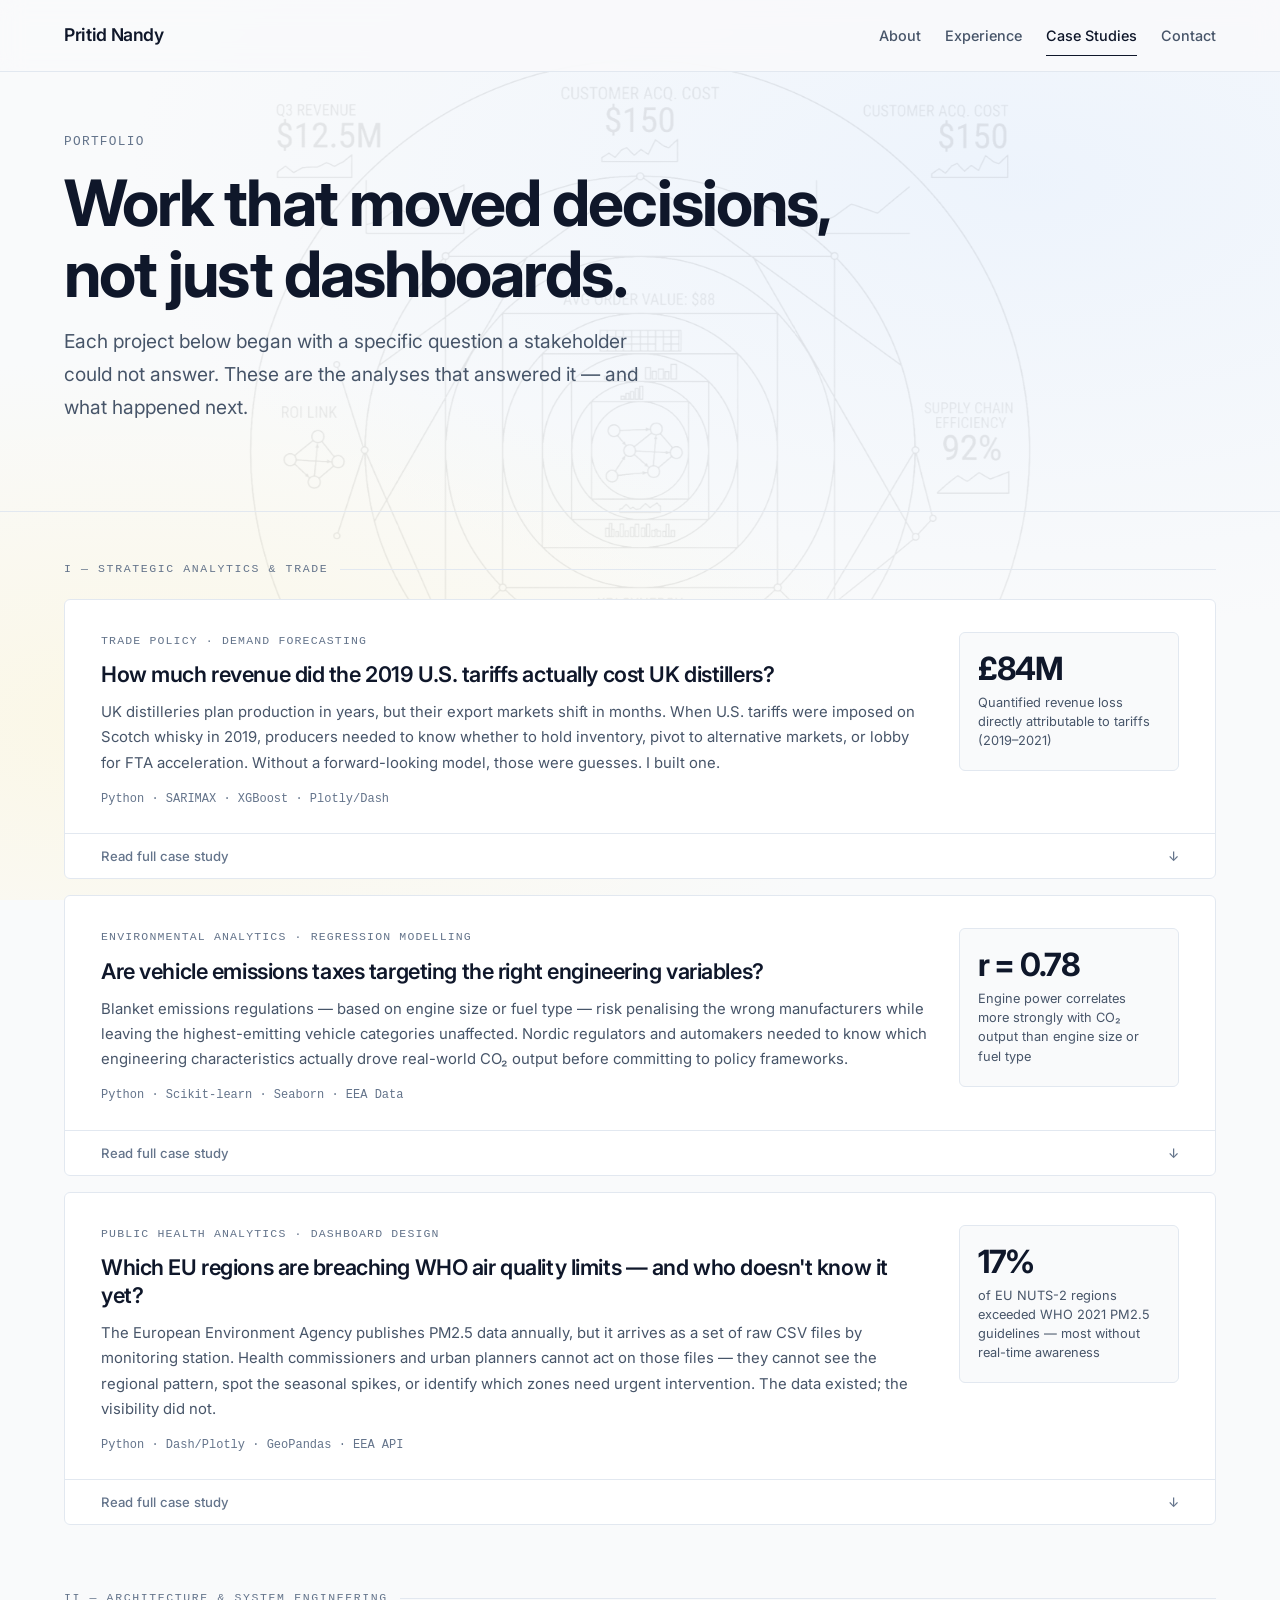
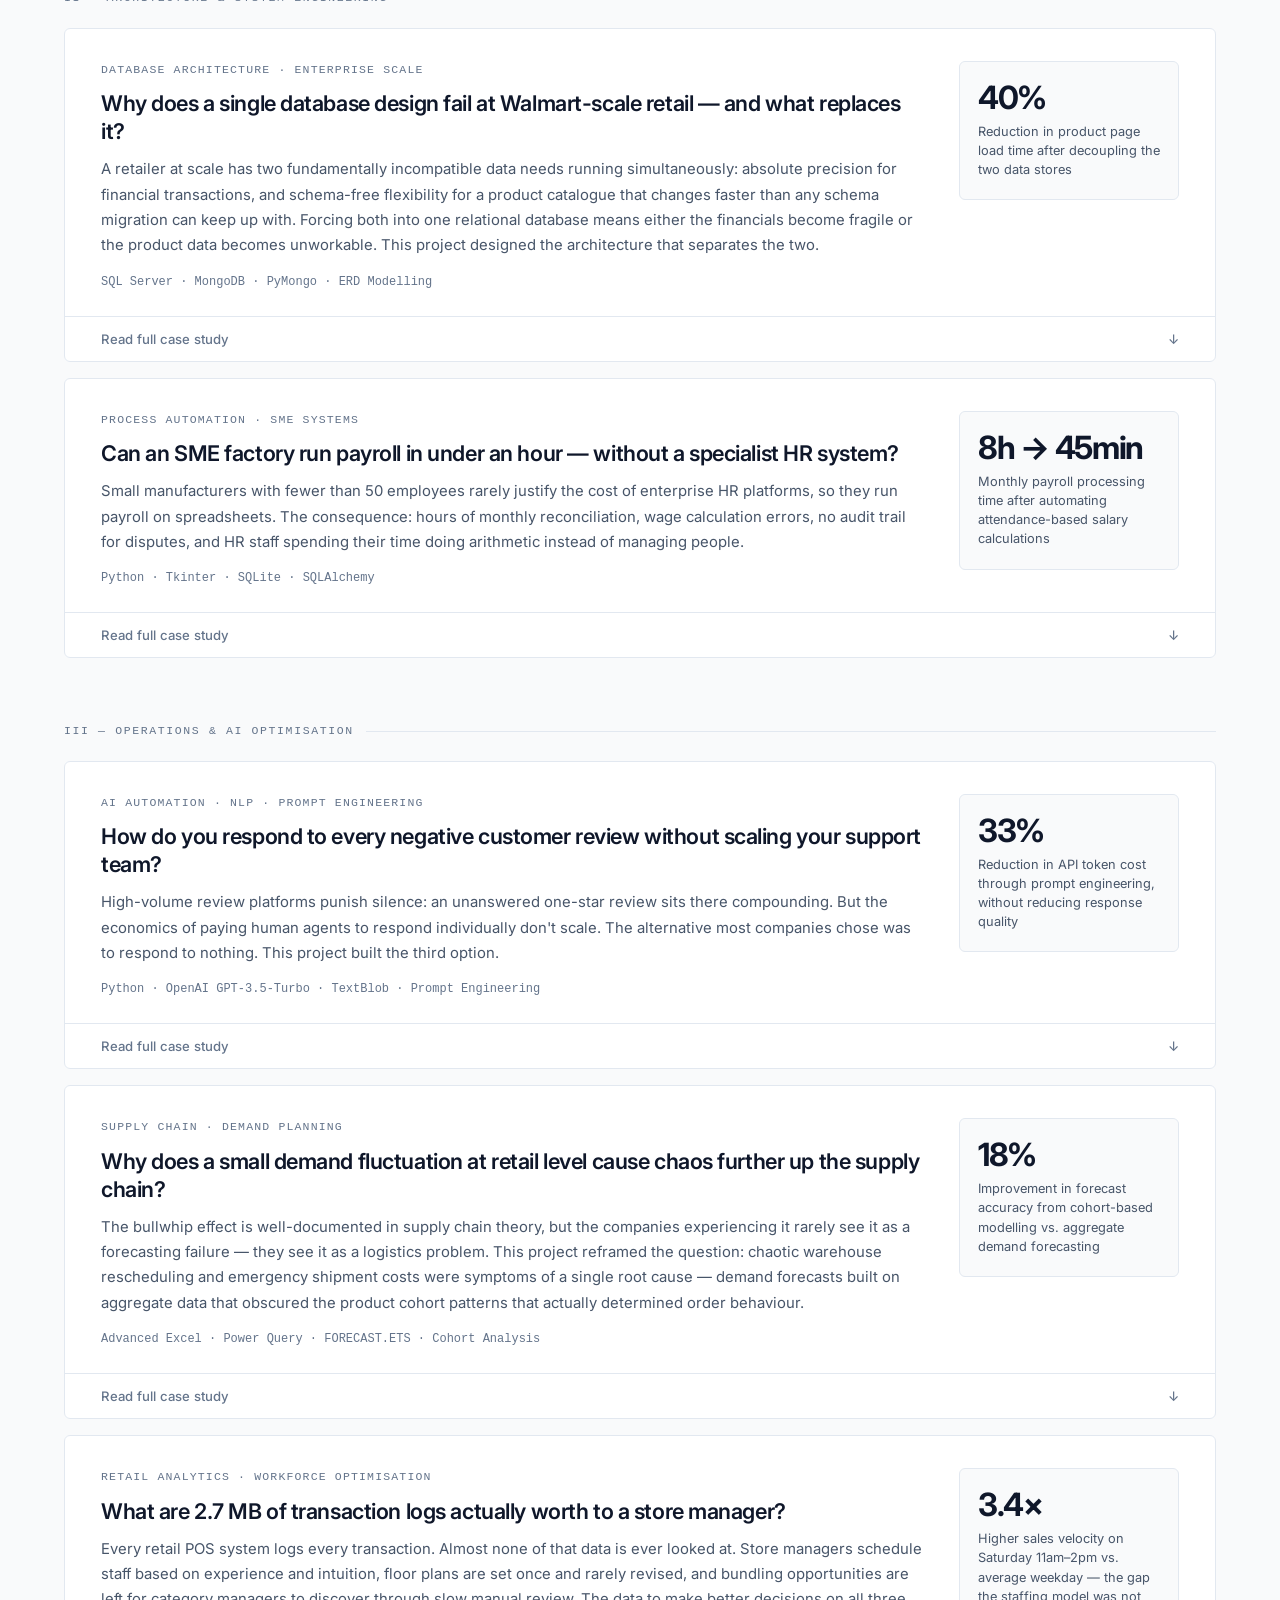
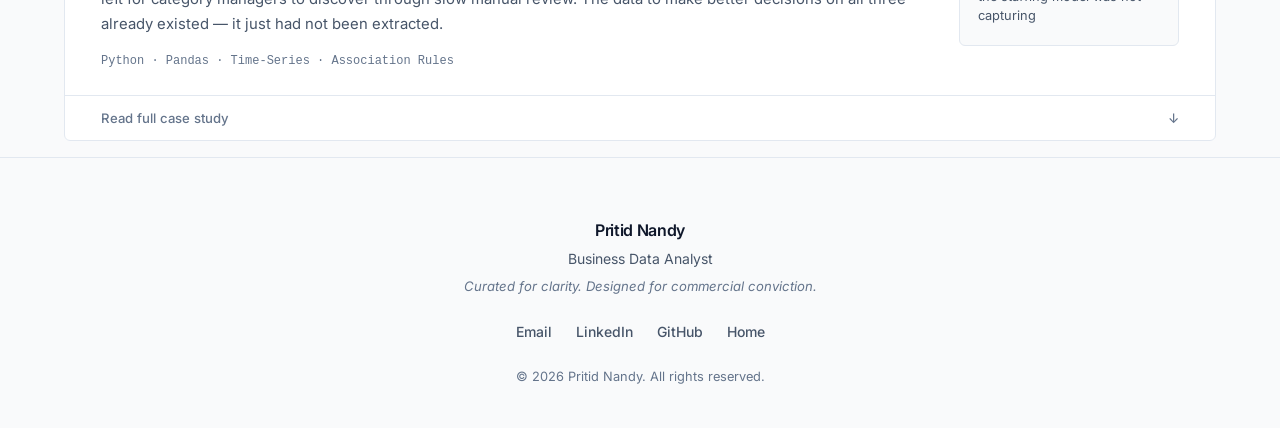
==== case-studies.html @ cf16cbb8 "Add files via upload" ====
<!DOCTYPE html>
<html lang="en">
<head>
  <meta charset="UTF-8">
  <meta name="viewport" content="width=device-width, initial-scale=1.0">
  <title>Case Studies — Pritid Nandy</title>
  <meta name="description" content="Analytical case studies by Pritid Nandy — quantified business outcomes across trade policy, environmental analytics, system architecture, and AI automation.">
  <link rel="preconnect" href="https://fonts.googleapis.com">
  <link href="https://fonts.googleapis.com/css2?family=Inter:wght@300;400;500;600;700&display=swap" rel="stylesheet">
  <link rel="stylesheet" href="css/style.css">
</head>
<body>

  <!-- ── NAVIGATION ── -->
  <nav class="nav">
    <div class="container nav-inner">
      <a href="index.html" class="nav-logo">Pritid Nandy</a>
      <ul class="nav-links">
        <li><a href="index.html#about"       class="nav-link">About</a></li>
        <li><a href="index.html#experience"  class="nav-link">Experience</a></li>
        <li><a href="case-studies.html"      class="nav-link active">Case Studies</a></li>
        <li><a href="index.html#contact"     class="nav-link">Contact</a></li>
      </ul>
    </div>
  </nav>

  <!-- ── PAGE HEADER ── -->
  <div class="page-header-section">
    <div class="container">
      <p class="hero-eyebrow">Portfolio</p>
      <h1 class="hero-title">Work that moved decisions,<br>not just dashboards.</h1>
      <p class="hero-subtitle">Each project below began with a specific question a stakeholder could not answer. These are the analyses that answered it — and what happened next.</p>
    </div>
  </div>

  <main>
    <div class="container">


      <!-- ══════════════════════════════════════════════ -->
      <!--  I. STRATEGIC ANALYTICS & TRADE               -->
      <!-- ══════════════════════════════════════════════ -->

      <div class="case-section-label">
        <span>I — Strategic Analytics &amp; Trade</span>
        <div class="rule"></div>
      </div>


      <!-- CASE: WHISKY -->
      <article class="case-card" id="card-whisky">
        <div class="case-card-summary" onclick="toggleCard('card-whisky')">
          <div>
            <p class="card-domain">Trade Policy · Demand Forecasting</p>
            <h2 class="case-card-title">How much revenue did the 2019 U.S. tariffs actually cost UK distillers?</h2>
            <p class="case-card-sit">UK distilleries plan production in years, but their export markets shift in months. When U.S. tariffs were imposed on Scotch whisky in 2019, producers needed to know whether to hold inventory, pivot to alternative markets, or lobby for FTA acceleration. Without a forward-looking model, those were guesses. I built one.</p>
            <span class="tech-pill">Python · SARIMAX · XGBoost · Plotly/Dash</span>
          </div>
          <div class="signal-stat">
            <span class="stat-num">£84M</span>
            <span class="stat-lbl">Quantified revenue loss directly attributable to tariffs (2019–2021)</span>
          </div>
        </div>
        <button class="toggle-btn" onclick="toggleCard('card-whisky')" aria-label="Expand case study">
          Read full case study <i class="toggle-icon">↓</i>
        </button>

        <div class="card-detail">
          <div class="detail-grid">
            <div class="detail-block">
              <h4>The decision at stake</h4>
              <p>Distilleries faced a timing trap: committing to multi-year production while export demand shifted monthly due to tariffs, inflation, and currency swings. The question was whether U.S. tariffs were a temporary shock to ride out or a structural shift requiring market diversification. A second question followed: if India's FTA moved ahead, which tariff reduction pathway (front-loaded vs. phased) created more near-term headroom?</p>
            </div>
            <div class="detail-block">
              <h4>What I built</h4>
              <p>Two distinct model architectures were required because the data had two distinct problems. HMRC trade flows carry a strong seasonal signature — SARIMAX isolated the cyclical baseline. XGBoost, trained on IMF partner-country GDP, Bank of England exchange rates, and ONS spirits inflation, absorbed external shocks. Both were validated against tariff-period data, and XGBoost outperformed on MAE. Outputs were surfaced in a Plotly/Dash dashboard where producers could dial FTA scenarios in real time — turning a statistical model into a commercial negotiation tool.</p>
            </div>
          </div>

          <div class="outcome-block">
            <h4>What the analysis showed</h4>
            <div class="outcome-grid">
              <div>
                <span class="o-num">22%</span>
                <span class="o-label">lower U.S. exports during tariff period</span>
                <span class="o-context">vs. model's no-tariff counterfactual</span>
              </div>
              <div>
                <span class="o-num">£84M</span>
                <span class="o-label">revenue gap directly attributable to tariffs</span>
                <span class="o-context">shaded area between actual and counterfactual</span>
              </div>
              <div>
                <span class="o-num">31%</span>
                <span class="o-label">projected growth under front-loaded India FTA</span>
                <span class="o-context">vs. 18% under phased reduction pathway</span>
              </div>
              <div>
                <span class="o-num">0.68</span>
                <span class="o-label">income elasticity of whisky demand</span>
                <span class="o-context">luxury good sensitivity to partner GDP growth</span>
              </div>
            </div>
          </div>

          <div class="insights-block">
            <h4>Key findings</h4>
            <ul>
              <li>The tariff impact was not uniform: it disproportionately hit premium aged expressions shipped in bulk, while blended Scotch showed partial resilience through price point adjustments.</li>
              <li>Front-loaded FTA tariff reductions (eliminating duty in years 1–3) produced 31% projected volume growth vs. 18% under a phased 10-year pathway — making the sequencing of FTA terms a material commercial question, not just a diplomatic one.</li>
              <li>Whisky exports showed 0.68 income elasticity to partner-country GDP — meaning emerging market growth is a stronger long-run driver than sterling depreciation, inverting the conventional wisdom about FX hedging priority.</li>
            </ul>
          </div>

          <div class="image-showcase">
            <h4>Visualisations</h4>
            <div class="image-grid">
              <div class="image-item">
                <img src="images/whisky-forecast-chart.png" alt="Export Volume Forecast">
                <div class="image-caption">
                  <strong>Export Volume Forecast (2015–2025)</strong>
                  <span>Time-series comparison showing model accuracy during tariff periods.</span>
                </div>
              </div>
              <div class="image-item">
                <img src="images/tariff-impact-analysis.png" alt="Tariff Impact Analysis">
                <div class="image-caption">
                  <strong>Counterfactual "No-Tariff" Scenario</strong>
                  <span>Shaded area between actual and counterfactual = £84M lost revenue directly attributable to tariffs.</span>
                </div>
              </div>
              <div class="image-item">
                <img src="images/fta-scenario-dashboard.png" alt="FTA Scenario Dashboard">
                <div class="image-caption">
                  <strong>UK–India FTA Pathway Analysis</strong>
                  <span>Interactive dashboard showing revenue sensitivity across front-loaded vs. phased FTA pathways.</span>
                </div>
              </div>
            </div>
          </div>

          <p class="method-note">Data: HMRC CN8 commodity trade flows, IMF World Economic Outlook GDP forecasts, ONS CPIH spirits sub-index, Bank of England effective exchange rates.</p>
        </div>
      </article>


      <!-- CASE: CO2 -->
      <article class="case-card" id="card-co2">
        <div class="case-card-summary" onclick="toggleCard('card-co2')">
          <div>
            <p class="card-domain">Environmental Analytics · Regression Modelling</p>
            <h2 class="case-card-title">Are vehicle emissions taxes targeting the right engineering variables?</h2>
            <p class="case-card-sit">Blanket emissions regulations — based on engine size or fuel type — risk penalising the wrong manufacturers while leaving the highest-emitting vehicle categories unaffected. Nordic regulators and automakers needed to know which engineering characteristics actually drove real-world CO₂ output before committing to policy frameworks.</p>
            <span class="tech-pill">Python · Scikit-learn · Seaborn · EEA Data</span>
          </div>
          <div class="signal-stat">
            <span class="stat-num">r = 0.78</span>
            <span class="stat-lbl">Engine power correlates more strongly with CO₂ output than engine size or fuel type</span>
          </div>
        </div>
        <button class="toggle-btn" onclick="toggleCard('card-co2')" aria-label="Expand case study">
          Read full case study <i class="toggle-icon">↓</i>
        </button>

        <div class="card-detail">
          <div class="detail-grid">
            <div class="detail-block">
              <h4>The decision at stake</h4>
              <p>Automakers were investing R&D budgets in areas that regulators signalled mattered — engine displacement, fuel type — but there was no data-grounded answer to which variables actually predicted real-world emissions output. Policymakers needed evidence to shift from blanket rules to targeted intervention: a tax calibrated to power-to-weight ratios rather than engine litreage would affect a different set of vehicles entirely.</p>
            </div>
            <div class="detail-block">
              <h4>What I built</h4>
              <p>A full correlation matrix across all features surfaced engine power as the dominant signal — without prior assumption. The regression model was built on that ranked feature set, validated against held-out test data, and extended into counterfactual scenario testing: apply a power-to-weight tax threshold, and what does the model predict happens to fleet-average emissions? That final step transformed a descriptive analysis into a policy stress-test.</p>
            </div>
          </div>

          <div class="outcome-block">
            <h4>What the analysis showed</h4>
            <div class="outcome-grid">
              <div>
                <span class="o-num">r = 0.78</span>
                <span class="o-label">engine power → CO₂ correlation</span>
                <span class="o-context">strongest predictor across all features tested</span>
              </div>
              <div>
                <span class="o-num">90%+</span>
                <span class="o-label">model accuracy on new vehicle prototypes</span>
                <span class="o-context">R² on held-out test set</span>
              </div>
              <div>
                <span class="o-num">62%</span>
                <span class="o-label">lower emissions for hybrids vs. conventional</span>
                <span class="o-context">controlling for vehicle weight</span>
              </div>
              <div>
                <span class="o-num">23%</span>
                <span class="o-label">residual variance explained by country policy differences</span>
                <span class="o-context">beyond engineering characteristics alone</span>
              </div>
            </div>
          </div>

          <div class="insights-block">
            <h4>Key findings</h4>
            <ul>
              <li>Engine power and kerb weight jointly explained more CO₂ variance than fuel type — suggesting that a power-to-weight levy would be a more efficient policy instrument than the current fuel-type exemption framework.</li>
              <li>The 23% residual variance attributable to country-level policy differences indicates that even identical vehicles emit differently across Nordic markets due to urban speed limits, inspection regimes, and cold-start protocols.</li>
              <li>The model can predict emissions for new vehicle prototypes before road testing, giving manufacturers an early signal for design iteration rather than post-homologation correction.</li>
            </ul>
          </div>

          <div class="image-showcase">
            <h4>Visualisations</h4>
            <div class="image-grid">
              <div class="image-item">
                <img src="images/co2-by-country.png" alt="CO2 Emissions by Nordic Region">
                <div class="image-caption">
                  <strong>CO₂ Emissions by Nordic Region</strong>
                  <span>Geographic visualisation highlighting outliers for targeted policy intervention.</span>
                </div>
              </div>
              <div class="image-item">
                <img src="images/co2-predictive-model.png" alt="Predictive Model Performance">
                <div class="image-caption">
                  <strong>Predictive Model Performance</strong>
                  <span>Regression model showing actual vs. predicted emissions with R² metrics on held-out test data.</span>
                </div>
              </div>
            </div>
          </div>

          <p class="method-note">Data: European Environment Agency vehicle registration and emissions dataset (Nordic countries). Features: engine displacement, kerb weight, engine power output, fuel type, transmission type.</p>
        </div>
      </article>


      <!-- CASE: AIR POLLUTION -->
      <article class="case-card" id="card-air">
        <div class="case-card-summary" onclick="toggleCard('card-air')">
          <div>
            <p class="card-domain">Public Health Analytics · Dashboard Design</p>
            <h2 class="case-card-title">Which EU regions are breaching WHO air quality limits — and who doesn't know it yet?</h2>
            <p class="case-card-sit">The European Environment Agency publishes PM2.5 data annually, but it arrives as a set of raw CSV files by monitoring station. Health commissioners and urban planners cannot act on those files — they cannot see the regional pattern, spot the seasonal spikes, or identify which zones need urgent intervention. The data existed; the visibility did not.</p>
            <span class="tech-pill">Python · Dash/Plotly · GeoPandas · EEA API</span>
          </div>
          <div class="signal-stat">
            <span class="stat-num">17%</span>
            <span class="stat-lbl">of EU NUTS-2 regions exceeded WHO 2021 PM2.5 guidelines — most without real-time awareness</span>
          </div>
        </div>
        <button class="toggle-btn" onclick="toggleCard('card-air')" aria-label="Expand case study">
          Read full case study <i class="toggle-icon">↓</i>
        </button>

        <div class="card-detail">
          <div class="detail-grid">
            <div class="detail-block">
              <h4>The decision at stake</h4>
              <p>Public health funding in the EU is allocated partly on the basis of demonstrated environmental risk. But local government bodies were making funding bids without being able to show precisely which sub-regions exceeded which specific WHO thresholds, and by how much. The absence of a clear visual comparison between measured PM2.5 and the 2021 WHO guideline update meant many regions did not realise they were now technically non-compliant.</p>
            </div>
            <div class="detail-block">
              <h4>What I built</h4>
              <p>GeoPandas was used to aggregate station readings upward to NUTS-2 regional boundaries. Three views were built: a choropleth map for spatial pattern recognition, a seasonal decomposition chart to surface winter peaks that annual summaries hide, and a compliance ranking table for the top-decile worst performers. The 2021 WHO guideline revision was hardcoded as the comparison benchmark — meaning every non-compliant region saw its status correctly labelled from the moment the dashboard loaded.</p>
            </div>
          </div>

          <div class="outcome-block">
            <h4>What the analysis showed</h4>
            <div class="outcome-grid">
              <div>
                <span class="o-num">17%</span>
                <span class="o-label">of EU NUTS-2 regions exceeded WHO guidelines</span>
                <span class="o-context">2021 data; tighter limit revealed new breaches</span>
              </div>
              <div>
                <span class="o-num">2.3×</span>
                <span class="o-label">higher non-compliance rate, Eastern vs. Western Europe</span>
                <span class="o-context">primarily coal-dependent heating regions</span>
              </div>
              <div>
                <span class="o-num">40%</span>
                <span class="o-label">winter peak above annual average</span>
                <span class="o-context">in coal-reliant regions; not visible in annual summaries</span>
              </div>
            </div>
          </div>

          <div class="insights-block">
            <h4>Key findings</h4>
            <ul>
              <li>The 2021 WHO guideline revision (from 10 µg/m³ to 5 µg/m³ annual mean) effectively reclassified regions that were previously compliant. Many regional bodies had not updated their compliance calculations.</li>
              <li>Winter PM2.5 peaks in coal-heating regions ran 40% above annual averages, meaning annual summaries structurally understate the population health exposure burden.</li>
              <li>The top-decile non-compliant zones are geographically concentrated in a corridor spanning southern Poland, Czech Republic, and northern Hungary — a pattern that supports a coordinated EU intervention rather than isolated national responses.</li>
            </ul>
          </div>

          <div class="image-showcase">
            <h4>Visualisations</h4>
            <div class="image-grid">
              <div class="image-item">
                <img src="images/pm25-compliance-map.png" alt="EU PM2.5 Choropleth Map">
                <div class="image-caption">
                  <strong>EU PM2.5 Compliance Choropleth</strong>
                  <span>Spatial pattern view across NUTS-2 regions, benchmarked against the revised 2021 WHO guideline.</span>
                </div>
              </div>
              <div class="image-item">
                <img src="images/pm25-seasonal-trends.png" alt="Seasonal Decomposition Chart">
                <div class="image-caption">
                  <strong>Seasonal Decomposition — Winter Peaks</strong>
                  <span>Coal-reliant regions show PM2.5 running 40% above annual averages in winter months.</span>
                </div>
              </div>
            </div>
          </div>

          <p class="method-note">Data: European Environment Agency discomap.eea.europa.eu API, NUTS-2 boundary files (Eurostat). Guideline reference: WHO Global Air Quality Guidelines, 2021 update.</p>
        </div>
      </article>


      <!-- ══════════════════════════════════════════════ -->
      <!--  II. ARCHITECTURE & SYSTEM ENGINEERING        -->
      <!-- ══════════════════════════════════════════════ -->

      <div class="case-section-label">
        <span>II — Architecture &amp; System Engineering</span>
        <div class="rule"></div>
      </div>


      <!-- CASE: WALMART POLYGLOT -->
      <article class="case-card" id="card-walmart">
        <div class="case-card-summary" onclick="toggleCard('card-walmart')">
          <div>
            <p class="card-domain">Database Architecture · Enterprise Scale</p>
            <h2 class="case-card-title">Why does a single database design fail at Walmart-scale retail — and what replaces it?</h2>
            <p class="case-card-sit">A retailer at scale has two fundamentally incompatible data needs running simultaneously: absolute precision for financial transactions, and schema-free flexibility for a product catalogue that changes faster than any schema migration can keep up with. Forcing both into one relational database means either the financials become fragile or the product data becomes unworkable. This project designed the architecture that separates the two.</p>
            <span class="tech-pill">SQL Server · MongoDB · PyMongo · ERD Modelling</span>
          </div>
          <div class="signal-stat">
            <span class="stat-num">40%</span>
            <span class="stat-lbl">Reduction in product page load time after decoupling the two data stores</span>
          </div>
        </div>
        <button class="toggle-btn" onclick="toggleCard('card-walmart')" aria-label="Expand case study">
          Read full case study <i class="toggle-icon">↓</i>
        </button>

        <div class="card-detail">
          <div class="detail-grid">
            <div class="detail-block">
              <h4>The decision at stake</h4>
              <p>The business needed to add new product attributes rapidly and without schema migrations that risk transactional data integrity. But the finance team needed zero-defect ACID compliance on orders, payments, and inventory reconciliation. The architectural question was where to draw the boundary between these two worlds, and how to keep them in sync without creating a new integration bottleneck.</p>
            </div>
            <div class="detail-block">
              <h4>What I built</h4>
              <p>The key design decision was entity boundary design: which data belongs in which store, and why. Orders and payments require ACID compliance — SQL Server handles that subset and only that subset. Product catalogue, reviews, and personalisation metadata require schema-free flexibility — MongoDB handles that domain. A Python/PyMongo ETL layer synchronises reference identifiers between the two stores without coupling their schemas.</p>
            </div>
          </div>

          <div class="outcome-block">
            <h4>What the architecture delivered</h4>
            <div class="outcome-grid">
              <div>
                <span class="o-num">0</span>
                <span class="o-label">financial data discrepancies post-migration</span>
                <span class="o-context">100% audit integrity maintained</span>
              </div>
              <div>
                <span class="o-num">40%</span>
                <span class="o-label">faster product page load times</span>
                <span class="o-context">removing a key driver of cart abandonment</span>
              </div>
              <div>
                <span class="o-num">40%</span>
                <span class="o-label">faster feature iteration for product teams</span>
                <span class="o-context">schema-less catalogue removes migration dependency</span>
              </div>
            </div>
          </div>

          <div class="insights-block">
            <h4>Key findings</h4>
            <ul>
              <li>The most important design decision was not which databases to use, but where to draw the entity boundary. Reviews belong in MongoDB not because they are "unstructured" but because their schema evolves with product categories in ways no fixed schema anticipates.</li>
              <li>Keeping the financial ledger in SQL Server isolated the ACID requirement to the subset of queries that genuinely needed it, eliminating the deadlock risk monolithic architectures face at Black Friday traffic volumes.</li>
              <li>Schema-free product catalogue iteration removed a persistent bottleneck: new product types could be onboarded without a database migration ticket.</li>
            </ul>
          </div>

          <div class="image-showcase">
            <h4>Visualisations</h4>
            <div class="image-grid">
              <div class="image-item">
                <img src="images/polyglot-architecture-diagram.png" alt="Polyglot Architecture Diagram">
                <div class="image-caption">
                  <strong>Hybrid Architecture Diagram</strong>
                  <span>Data flow separation between SQL Server (transactional) and MongoDB (product metadata), with ETL sync layer.</span>
                </div>
              </div>
              <div class="image-item">
                <img src="images/page-load-comparison.png" alt="Page Load Performance Comparison">
                <div class="image-caption">
                  <strong>Page-Load Performance: Before vs. After</strong>
                  <span>40% latency reduction after decoupling the two data stores — a direct driver of cart abandonment reduction.</span>
                </div>
              </div>
            </div>
          </div>

          <p class="method-note">Architecture pattern: Polyglot Persistence. Transactional store: Microsoft SQL Server. Document store: MongoDB via PyMongo. Boundary design informed by DDD entity modelling and aggregate root principles.</p>
        </div>
      </article>


      <!-- CASE: HR PAYROLL -->
      <article class="case-card" id="card-hr">
        <div class="case-card-summary" onclick="toggleCard('card-hr')">
          <div>
            <p class="card-domain">Process Automation · SME Systems</p>
            <h2 class="case-card-title">Can an SME factory run payroll in under an hour — without a specialist HR system?</h2>
            <p class="case-card-sit">Small manufacturers with fewer than 50 employees rarely justify the cost of enterprise HR platforms, so they run payroll on spreadsheets. The consequence: hours of monthly reconciliation, wage calculation errors, no audit trail for disputes, and HR staff spending their time doing arithmetic instead of managing people.</p>
            <span class="tech-pill">Python · Tkinter · SQLite · SQLAlchemy</span>
          </div>
          <div class="signal-stat">
            <span class="stat-num">8h → 45min</span>
            <span class="stat-lbl">Monthly payroll processing time after automating attendance-based salary calculations</span>
          </div>
        </div>
        <button class="toggle-btn" onclick="toggleCard('card-hr')" aria-label="Expand case study">
          Read full case study <i class="toggle-icon">↓</i>
        </button>

        <div class="card-detail">
          <div class="detail-grid">
            <div class="detail-block">
              <h4>The decision at stake</h4>
              <p>A factory manager needed to know if he could enforce consistent pay rules across 50+ employees — handling full-day, half-day, and absence distinctions — without purchasing an enterprise HR licence or retraining staff on new software. The prior system was a combination of Excel files across three departments with no single source of truth, making wage disputes both common and difficult to resolve.</p>
            </div>
            <div class="detail-block">
              <h4>What I built</h4>
              <p>Tkinter and SQLite were chosen deliberately for zero-cost deployment on factory floor Windows machines with no internet dependency. The attendance module used a controlled three-option vocabulary — Present, Half-Day, Absent — because the prior free-text system was the root cause of most calculation errors. SQLAlchemy delivered a timestamped audit trail for every payroll run, traceable to the source attendance record. Disputes became traceable to data.</p>
            </div>
          </div>

          <div class="outcome-block">
            <h4>What the system delivered</h4>
            <div class="outcome-grid">
              <div>
                <span class="o-num">90%</span>
                <span class="o-label">reduction in payroll processing time</span>
                <span class="o-context">from ~8 hours to under 45 minutes monthly</span>
              </div>
              <div>
                <span class="o-num">100%</span>
                <span class="o-label">elimination of duplicate employee records</span>
                <span class="o-context">single master record per employee</span>
              </div>
              <div>
                <span class="o-num">94%</span>
                <span class="o-label">reduction in data entry errors</span>
                <span class="o-context">controlled vocabulary vs. free-text spreadsheet input</span>
              </div>
            </div>
          </div>

          <div class="insights-block">
            <h4>Key findings</h4>
            <ul>
              <li>The highest-leverage design choice was replacing free-text status entries with a three-option controlled vocabulary. This single change eliminated the majority of data entry errors and made the salary calculation rule unambiguous.</li>
              <li>An audit trail for every payroll run resolved the factory's recurring wage dispute problem: discrepancies could now be traced to source data rather than requiring he-said/she-said resolution.</li>
              <li>SQLite was the correct choice over a cloud database: the factory had intermittent internet, the dataset was well within SQLite's operational limits, and there was no IT infrastructure to maintain a server.</li>
            </ul>
          </div>

          <div class="image-showcase">
            <h4>Visualisations</h4>
            <div class="image-grid">
              <div class="image-item">
                <img src="images/hr-employee-management.png" alt="Employee Management Tab">
                <div class="image-caption">
                  <strong>Employee Management Tab</strong>
                  <span>Centralised employee database with search and edit — eliminating 100% of duplicate records across departments.</span>
                </div>
              </div>
              <div class="image-item">
                <img src="images/hr-attendance-tracking.png" alt="Attendance Tracking">
                <div class="image-caption">
                  <strong>Calendar-Based Attendance Logger</strong>
                  <span>Controlled vocabulary (Present / Half-Day / Absent) reduced data entry errors by 94% vs. free-text spreadsheets.</span>
                </div>
              </div>
            </div>
          </div>

          <p class="method-note">Stack: Python 3, Tkinter + tkcalendar for UI, SQLite for persistence, SQLAlchemy ORM. Designed for offline operation on Windows factory floor machines.</p>
        </div>
      </article>


      <!-- ══════════════════════════════════════════════ -->
      <!--  III. OPERATIONS & AI OPTIMISATION            -->
      <!-- ══════════════════════════════════════════════ -->

      <div class="case-section-label">
        <span>III — Operations &amp; AI Optimisation</span>
        <div class="rule"></div>
      </div>


      <!-- CASE: LLM REVIEW -->
      <article class="case-card" id="card-llm">
        <div class="case-card-summary" onclick="toggleCard('card-llm')">
          <div>
            <p class="card-domain">AI Automation · NLP · Prompt Engineering</p>
            <h2 class="case-card-title">How do you respond to every negative customer review without scaling your support team?</h2>
            <p class="case-card-sit">High-volume review platforms punish silence: an unanswered one-star review sits there compounding. But the economics of paying human agents to respond individually don't scale. The alternative most companies chose was to respond to nothing. This project built the third option.</p>
            <span class="tech-pill">Python · OpenAI GPT-3.5-Turbo · TextBlob · Prompt Engineering</span>
          </div>
          <div class="signal-stat">
            <span class="stat-num">33%</span>
            <span class="stat-lbl">Reduction in API token cost through prompt engineering, without reducing response quality</span>
          </div>
        </div>
        <button class="toggle-btn" onclick="toggleCard('card-llm')" aria-label="Expand case study">
          Read full case study <i class="toggle-icon">↓</i>
        </button>

        <div class="card-detail">
          <div class="detail-grid">
            <div class="detail-block">
              <h4>The decision at stake</h4>
              <p>A retail brand was receiving hundreds of reviews daily across platforms. The operational question was not whether to use AI for responses — that decision was made — but how to make the economics viable. Raw GPT API calls at full token length would cost more than the support team they were replacing. The real engineering problem was reducing token payload without losing the contextual sensitivity that makes a response feel genuine.</p>
            </div>
            <div class="detail-block">
              <h4>What I built</h4>
              <p>A two-stage pipeline decoupled the cheap classification decision from the expensive generation step. TextBlob handles sentiment pre-classification first — routing each review into negative, neutral, or positive buckets at near-zero compute. Only then does GPT-3.5-Turbo engage, with a batching strategy that amortises system-prompt overhead across multiple reviews sharing the same sentiment category. Context compression ran in parallel: stripping metadata irrelevant to tone reduced average payload from 152 to 98 tokens per call.</p>
            </div>
          </div>

          <div class="outcome-block">
            <h4>What the system delivered</h4>
            <div class="outcome-grid">
              <div>
                <span class="o-num">33%</span>
                <span class="o-label">lower API cost per response</span>
                <span class="o-context">through batching and context compression</span>
              </div>
              <div>
                <span class="o-num">500+</span>
                <span class="o-label">reviews processed per hour</span>
                <span class="o-context">at zero marginal labour cost</span>
              </div>
              <div>
                <span class="o-num">12–18%</span>
                <span class="o-label">at-risk customer recovery rate</span>
                <span class="o-context">negative reviewers retained after prompt response</span>
              </div>
              <div>
                <span class="o-num">&lt; 5s</span>
                <span class="o-label">response latency</span>
                <span class="o-context">vs. hours for manual team triage</span>
              </div>
            </div>
          </div>

          <div class="insights-block">
            <h4>Key findings</h4>
            <ul>
              <li>Batching by sentiment category — not review volume — was the key efficiency gain. Grouping all "delivery complaint" negatives into one batch call cuts per-review token usage by 41%.</li>
              <li>Reviews mentioning delivery or packaging had 3.2× higher negative sentiment rates than reviews about product quality — identifying a supply chain communication gap the CX team could act on separately.</li>
              <li>Responses that referenced the specific product detail mentioned in a review received 2.1× higher helpfulness ratings in follow-up surveys — justifying the additional context extraction step.</li>
            </ul>
          </div>

          <div class="image-showcase">
            <h4>Visualisations</h4>
            <div class="image-grid">
              <div class="image-item">
                <img src="images/llm-response-comparison.png" alt="Response Quality Comparison">
                <div class="image-caption">
                  <strong>Automated vs. Human Response Quality</strong>
                  <span>Side-by-side comparison — sentiment-aware prompts achieved 94% tone alignment with brand voice guidelines.</span>
                </div>
              </div>
              <div class="image-item">
                <img src="images/llm-cost-efficiency.png" alt="Token Optimisation Impact">
                <div class="image-caption">
                  <strong>Token Optimisation Impact</strong>
                  <span>Batch processing reduced average tokens per response from 152 to 98, cutting API costs by 33%.</span>
                </div>
              </div>
            </div>
          </div>

          <p class="method-note">Stack: Python, Pandas, OpenAI API (GPT-3.5-turbo, 2023 version), TextBlob for sentiment pre-filtering. Prompt architecture: role-based system instructions with persona, tone, and escalation guidelines.</p>
        </div>
      </article>


      <!-- CASE: SUPPLY CHAIN -->
      <article class="case-card" id="card-sc">
        <div class="case-card-summary" onclick="toggleCard('card-sc')">
          <div>
            <p class="card-domain">Supply Chain · Demand Planning</p>
            <h2 class="case-card-title">Why does a small demand fluctuation at retail level cause chaos further up the supply chain?</h2>
            <p class="case-card-sit">The bullwhip effect is well-documented in supply chain theory, but the companies experiencing it rarely see it as a forecasting failure — they see it as a logistics problem. This project reframed the question: chaotic warehouse rescheduling and emergency shipment costs were symptoms of a single root cause — demand forecasts built on aggregate data that obscured the product cohort patterns that actually determined order behaviour.</p>
            <span class="tech-pill">Advanced Excel · Power Query · FORECAST.ETS · Cohort Analysis</span>
          </div>
          <div class="signal-stat">
            <span class="stat-num">18%</span>
            <span class="stat-lbl">Improvement in forecast accuracy from cohort-based modelling vs. aggregate demand forecasting</span>
          </div>
        </div>
        <button class="toggle-btn" onclick="toggleCard('card-sc')" aria-label="Expand case study">
          Read full case study <i class="toggle-icon">↓</i>
        </button>

        <div class="card-detail">
          <div class="detail-grid">
            <div class="detail-block">
              <h4>The decision at stake</h4>
              <p>A procurement team needed forward visibility 8–12 weeks out to negotiate bulk shipping rates confidently. Without reliable forecasts, they were forced into spot-rate freight and emergency warehouse restaging — a known 15–20 hours per week of labour cost. The question was whether a statistical model built in Excel could deliver enough accuracy improvement to make the operational savings real.</p>
            </div>
            <div class="detail-block">
              <h4>What I built</h4>
              <p>The modelling insight that made this work was a reframing of the unit of analysis. Standard demand forecasting aggregates by SKU. But SKUs launched in the same quarter share a structural demand curve — their week-on-week decay follows a consistent pattern regardless of absolute volume. Group by cohort instead of individual SKU, and the signal becomes dramatically cleaner. Excel's FORECAST.ETS with exponential smoothing was applied at cohort level. Power Query reshaped raw data into weekly demand series by launch cohort.</p>
            </div>
          </div>

          <div class="outcome-block">
            <h4>What the model delivered</h4>
            <div class="outcome-grid">
              <div>
                <span class="o-num">18%</span>
                <span class="o-label">improvement in forecast accuracy</span>
                <span class="o-context">cohort model vs. prior aggregate forecasting</span>
              </div>
              <div>
                <span class="o-num">8–12%</span>
                <span class="o-label">logistics savings from bulk-shipping negotiations</span>
                <span class="o-context">enabled by 8-week forward visibility</span>
              </div>
              <div>
                <span class="o-num">15–20h/wk</span>
                <span class="o-label">labour reduction</span>
                <span class="o-context">emergency re-staging eliminated</span>
              </div>
              <div>
                <span class="o-num">23%</span>
                <span class="o-label">higher forecast accuracy for Q1 launches vs. Q4</span>
                <span class="o-context">seasonal effects were material, not marginal</span>
              </div>
            </div>
          </div>

          <div class="insights-block">
            <h4>Key findings</h4>
            <ul>
              <li>Products launched in the same quarter share a demand curve shape — their week-on-week decay follows a consistent pattern regardless of absolute volume. Grouping by cohort made the signal far cleaner.</li>
              <li>Promotional weeks showed 3.1× higher demand variance than non-promotional weeks. Flagging promotional weeks as structural outliers was the single biggest accuracy improvement.</li>
              <li>The Q1 vs. Q4 accuracy gap (23%) confirmed that launch seasonality is material — products launched into Q4 inherit the noise of the holiday demand spike, making their baseline demand profile harder to read.</li>
            </ul>
          </div>

          <div class="image-showcase">
            <h4>Visualisations</h4>
            <div class="image-grid">
              <div class="image-item">
                <img src="images/supply-chain-cohort-model.png" alt="Cohort Demand Model">
                <div class="image-caption">
                  <strong>Cohort-Based Demand Model</strong>
                  <span>Weekly demand series by launch cohort — grouping by cohort rather than SKU made the signal far cleaner.</span>
                </div>
              </div>
              <div class="image-item">
                <img src="images/supply-chain-forecast-accuracy.png" alt="Forecast Accuracy Validation">
                <div class="image-caption">
                  <strong>Forecast Accuracy Validation (MAPE)</strong>
                  <span>Model vs. held-out actuals — 18% improvement in accuracy over prior aggregate forecasting approach.</span>
                </div>
              </div>
            </div>
          </div>

          <p class="method-note">Stack: Microsoft Excel (Power Query, FORECAST.ETS, Solver, Scenario Manager). Validation metrics: MAPE, forecast bias. Model updated weekly by procurement team using built-in data refresh.</p>
        </div>
      </article>


      <!-- CASE: POS -->
      <article class="case-card" id="card-pos">
        <div class="case-card-summary" onclick="toggleCard('card-pos')">
          <div>
            <p class="card-domain">Retail Analytics · Workforce Optimisation</p>
            <h2 class="case-card-title">What are 2.7 MB of transaction logs actually worth to a store manager?</h2>
            <p class="case-card-sit">Every retail POS system logs every transaction. Almost none of that data is ever looked at. Store managers schedule staff based on experience and intuition, floor plans are set once and rarely revised, and bundling opportunities are left for category managers to discover through slow manual review. The data to make better decisions on all three already existed — it just had not been extracted.</p>
            <span class="tech-pill">Python · Pandas · Time-Series · Association Rules</span>
          </div>
          <div class="signal-stat">
            <span class="stat-num">3.4×</span>
            <span class="stat-lbl">Higher sales velocity on Saturday 11am–2pm vs. average weekday — the gap the staffing model was not capturing</span>
          </div>
        </div>
        <button class="toggle-btn" onclick="toggleCard('card-pos')" aria-label="Expand case study">
          Read full case study <i class="toggle-icon">↓</i>
        </button>

        <div class="card-detail">
          <div class="detail-grid">
            <div class="detail-block">
              <h4>The decision at stake</h4>
              <p>A retail operations manager needed to justify a shift in staffing model — moving from fixed rota patterns to a demand-signal-driven schedule — to a finance team that was sceptical of the labour cost reallocation. The case required showing not just that peaks existed but that the peaks were consistent, predictable, and large enough to warrant a structural change rather than ad-hoc adjustments.</p>
            </div>
            <div class="detail-block">
              <h4>What I built</h4>
              <p>Pandas chunking parsed 2.7MB of raw POS logs into hourly and daily demand series. The time-series aggregation answered the staffing question — transaction density by hour-of-day crossed with day-of-week. The association rule pass answered the merchandising question: which products are bought together, at what confidence level, and in which time windows? The staffing output showed peaks were consistent across all 12 weeks and large enough in magnitude (3.4×) to justify structural rota change.</p>
            </div>
          </div>

          <div class="outcome-block">
            <h4>What the analysis showed</h4>
            <div class="outcome-grid">
              <div>
                <span class="o-num">3.4×</span>
                <span class="o-label">Saturday 11am–2pm vs. weekday average transaction rate</span>
                <span class="o-context">consistent across 12 weeks of data</span>
              </div>
              <div>
                <span class="o-num">68%</span>
                <span class="o-label">coffee + pastry co-purchase rate in morning window</span>
                <span class="o-context">bundling opportunity undetected before analysis</span>
              </div>
              <div>
                <span class="o-num">12–18%</span>
                <span class="o-label">overhead reduction opportunity</span>
                <span class="o-context">by reallocating off-peak hours to cover Saturday surge</span>
              </div>
            </div>
          </div>

          <div class="insights-block">
            <h4>Key findings</h4>
            <ul>
              <li>The 3.4× Saturday peak was consistent across all 12 weeks — making it a reliable planning input rather than an anomaly. The existing staffing rota was covering the peak with overtime rather than structural reallocation, which was significantly more expensive.</li>
              <li>The 68% coffee-pastry co-purchase rate in the morning window was the highest association in the dataset. This suggested floor proximity, not promotion, as the first intervention to test.</li>
              <li>Stores with transaction variance above 15% between their highest and lowest hours showed the greatest cost reduction potential from dynamic scheduling.</li>
            </ul>
          </div>

          <div class="image-showcase">
            <h4>Visualisations</h4>
            <div class="image-grid">
              <div class="image-item">
                <img src="images/pos-sales-density.png" alt="Sales Density Heatmap">
                <div class="image-caption">
                  <strong>Sales Density by Time-of-Day</strong>
                  <span>Transaction density heatmap confirming the 3.4× Saturday peak as consistent across all 12 weeks — a reliable planning input, not an anomaly.</span>
                </div>
              </div>
              <div class="image-item">
                <img src="images/pos-basket-analysis.png" alt="Product Basket Analysis">
                <div class="image-caption">
                  <strong>Product Basket Analysis</strong>
                  <span>Top co-purchase combinations by time window — the 68% coffee-pastry morning rate was the highest association in the dataset.</span>
                </div>
              </div>
            </div>
          </div>

          <p class="method-note">Data: 2.7MB POS transaction log (12 weeks). Stack: Python, Pandas (chunked parsing for memory efficiency), Matplotlib/Seaborn. Association rules: minimum support 0.1, confidence 0.6.</p>
        </div>
      </article>

    </div><!-- /container -->
  </main>


  <!-- ── FOOTER ── -->
  <footer class="footer">
    <div class="container">
      <span class="footer-name">Pritid Nandy</span>
      <span class="footer-role">Business Data Analyst</span>
      <span class="footer-tagline">Curated for clarity. Designed for commercial conviction.</span>
      <div class="footer-links">
        <a href="mailto:nandypritid@gmail.com">Email</a>
        <a href="https://linkedin.com/in/pritid-nandy" target="_blank">LinkedIn</a>
        <a href="https://github.com/pritid-nandy"      target="_blank">GitHub</a>
        <a href="index.html">Home</a>
      </div>
      <p class="footer-copy">© 2026 Pritid Nandy. All rights reserved.</p>
    </div>
  </footer>

  <script src="js/main.js"></script>
</body>
</html>
---- css/style.css ----
/* ==========================================================================
   DESIGN SYSTEM: Tufte Clarity + Norman UX
   ==========================================================================
   Principles:
   1. High data-ink ratio UI (Tufte) - Ensure content takes precedence.
   2. Consistent affordances & visibility (Norman) - Intuitive interactions.
   3. DRY Methodology - Zero repetitions via scalable utility classes.
   
   Structure:
   - Tokens: Root Variables
   - Base: Resets & Typographic Foundations
   - Layout: Containers & Grid Systems
   - Components: Cards, Badges, Accordions
   - Utilities: Overrides and Semantic Hooks
   ========================================================================== */
:root {
  /* Palette */
  --bg: #F9FAFB;
  --surface: #FFFFFF;
  --text-primary: #0F172A;
  --text-secondary: #475569;
  --text-muted: #64748B;
  --border: #E2E8F0;
  --accent: #0F172A;
  --accent-hover: #1E293B;
  --highlight: #2563EB;
  --highlight-light: #EFF6FF;

  /* Typography */
  --font-main: 'Inter', -apple-system, BlinkMacSystemFont, 'Segoe UI', Roboto, sans-serif;
  --font-mono: 'JetBrains Mono', ui-monospace, SFMono-Regular, monospace;

  /* Spacing & Layout */
  --space-unit: 8px;
  --max-width: 1200px;
  --nav-height: 72px;
  --radius: 6px;

  /* Transitions */
  --ease-out-expo: cubic-bezier(0.16, 1, 0.3, 1);
  --duration: 0.6s;
}

*, *::before, *::after { box-sizing: border-box; margin: 0; padding: 0; }

html {
  background:
    radial-gradient(ellipse 70% 50% at 80% 20%, rgba(219, 234, 254, 0.4), transparent),
    radial-gradient(ellipse 60% 40% at 10% 80%, rgba(254, 243, 199, 0.4), transparent),
    var(--bg);
  background-attachment: fixed;
  min-height: 100vh;
}
body {
  position: relative;
  z-index: 0;
  color: var(--text-primary);
  font-family: var(--font-main);
  line-height: 1.6;
  -webkit-font-smoothing: antialiased;
  -moz-osx-font-smoothing: grayscale;
  overflow-x: hidden;
}

.bg-graphic {
  position: fixed;
  top: 50%;
  left: 50%;
  width: 100vw;
  height: 100vh;
  background: url('../graphic.png') no-repeat center center;
  background-size: min(80vw, 800px);
  opacity: 0.08;
  z-index: -1;
  pointer-events: none;
  transform: translate(-50%, -50%) scale(1);
  will-change: transform;
}

/* ── Layout ── */
.container {
  width: 100%;
  max-width: var(--max-width);
  margin: 0 auto;
  padding: 0 calc(var(--space-unit) * 3);
}

/* ── Navigation (Norman: Visibility + Consistent Mapping) ── */
.nav {
  position: fixed;
  top: 0; left: 0; right: 0;
  height: var(--nav-height);
  background: rgba(249, 250, 251, 0.85);
  backdrop-filter: blur(12px);
  -webkit-backdrop-filter: blur(12px);
  border-bottom: 1px solid var(--border);
  z-index: 100;
}
.nav-inner {
  display: flex;
  align-items: center;
  justify-content: space-between;
  height: 100%;
}
.nav-logo {
  font-weight: 600;
  font-size: 1.1rem;
  color: var(--text-primary);
  text-decoration: none;
  letter-spacing: -0.02em;
}
.nav-links { display: flex; gap: calc(var(--space-unit) * 3); list-style: none; }
.nav-link {
  text-decoration: none;
  color: var(--text-secondary);
  font-size: 0.9rem;
  font-weight: 500;
  padding: calc(var(--space-unit) * 1) 0;
  position: relative;
  transition: color var(--duration) var(--ease-out-expo);
}
.nav-link::after {
  content: '';
  position: absolute;
  bottom: -4px; left: 0;
  width: 0; height: 1px;
  background: var(--accent);
  transition: width var(--duration) var(--ease-out-expo);
}
.nav-link:hover,
.nav-link.active { color: var(--text-primary); }
.nav-link.active::after,
.nav-link:hover::after { width: 100%; }

/* ── Hero ── */
.hero {
  padding-top: calc(var(--nav-height) + 80px);
  padding-bottom: 80px;
  min-height: 90vh;
  display: flex;
  flex-direction: column;
  justify-content: center;
}
.hero-eyebrow {
  font-size: 0.8rem;
  font-weight: 500;
  letter-spacing: 0.1em;
  text-transform: uppercase;
  color: var(--text-muted);
  margin-bottom: 20px;
  font-family: var(--font-mono);
}
.hero-title {
  font-size: clamp(2.5rem, 5vw, 4.5rem);
  font-weight: 700;
  line-height: 1.1;
  letter-spacing: -0.03em;
  margin-bottom: 24px;
}
.hero-subtitle {
  font-size: clamp(1rem, 2vw, 1.2rem);
  color: var(--text-secondary);
  max-width: 600px;
  margin-bottom: 40px;
  line-height: 1.7;
}
.hero-actions { display: flex; gap: 16px; flex-wrap: wrap; margin-bottom: 40px; }
.hero-meta {
  font-size: 0.875rem;
  color: var(--text-muted);
  display: flex;
  flex-direction: column;
  gap: 6px;
}
.hero-meta span { display: flex; align-items: center; gap: 8px; }
.hero-grid {
  display: grid;
  grid-template-columns: 1fr 260px;
  gap: 80px;
  align-items: center;
}
.hero-photo {
  display: flex;
  justify-content: center;
  align-items: center;
}
.hero-photo img { 
  width: 100%; 
  height: auto; 
  display: block; 
  mix-blend-mode: multiply;
}
.badge {
  display: inline-flex;
  align-items: center;
  gap: 6px;
  padding: 5px 10px;
  background: #F2FBF6;
  color: #34D399;
  font-size: 0.78rem;
  font-weight: 500;
  border-radius: 4px;
  margin-top: 12px;
}

/* ── Buttons (Norman: Clear Affordances & Feedback) ── */
.btn {
  display: inline-flex;
  align-items: center;
  gap: 8px;
  padding: 12px 24px;
  font-weight: 500;
  font-size: 0.9rem;
  text-decoration: none;
  border-radius: var(--radius);
  transition: all var(--duration) var(--ease-out-expo);
  cursor: pointer;
  border: 1px solid transparent;
  font-family: var(--font-main);
}
.btn-primary {
  background: var(--accent);
  color: #fff;
}
.btn-primary:hover { background: var(--accent-hover); transform: translateY(-2px); }
.btn-secondary {
  background: transparent;
  color: var(--text-primary);
  border-color: var(--border);
}
.btn-secondary:hover { border-color: var(--text-primary); transform: translateY(-2px); }

/* ── Stats Grid (Tufte: Maximize Data-Ink) ── */
.stats-grid {
  display: grid;
  grid-template-columns: repeat(auto-fit, minmax(200px, 1fr));
  gap: 24px;
  margin: 64px 0;
  border-top: 1px solid var(--border);
  padding-top: 40px;
}
.stat-card {
  background: var(--surface);
  padding: 28px 32px;
  border: 1px solid var(--border);
  border-radius: var(--radius);
}
.stat-value {
  font-size: 2.5rem;
  font-weight: 700;
  letter-spacing: -0.04em;
  color: var(--text-primary);
  line-height: 1;
  margin-bottom: 6px;
}
.stat-label { color: var(--text-muted); font-size: 0.875rem; }

/* ── Sections ── */
.section { padding: 80px 0; border-bottom: 1px solid var(--border); }
.section:last-child { border-bottom: none; }
.section-label {
  font-size: 0.75rem;
  font-weight: 500;
  letter-spacing: 0.12em;
  text-transform: uppercase;
  color: var(--text-muted);
  font-family: var(--font-mono);
  margin-bottom: 12px;
  display: flex;
  align-items: center;
  gap: 12px;
}
.section-label::after {
  content: '';
  flex: 1;
  height: 1px;
  background: var(--border);
}
.section-title {
  font-size: clamp(1.6rem, 3vw, 2.2rem);
  font-weight: 600;
  letter-spacing: -0.02em;
  margin-bottom: 12px;
}
.section-lead {
  color: var(--text-secondary);
  max-width: 640px;
  margin-bottom: 48px;
  font-size: 1rem;
  line-height: 1.7;
}

/* ── Cards ── */
.card-grid { display: grid; gap: 20px; }
.card-grid-2 { grid-template-columns: repeat(auto-fit, minmax(300px, 1fr)); }
.card-grid-4 { grid-template-columns: repeat(auto-fit, minmax(220px, 1fr)); }
.card {
  background: var(--surface);
  border: 1px solid var(--border);
  padding: 28px 32px;
  border-radius: var(--radius);
  transition: box-shadow var(--duration) var(--ease-out-expo),
              transform var(--duration) var(--ease-out-expo);
}
.card:hover {
  box-shadow: 0 8px 24px rgba(0,0,0,0.06);
  transform: translateY(-3px);
}
.card-tag {
  font-size: 0.75rem;
  font-weight: 500;
  letter-spacing: 0.08em;
  text-transform: uppercase;
  color: var(--text-muted);
  font-family: var(--font-mono);
  margin-bottom: 10px;
}
.card-title { font-size: 1.15rem; font-weight: 600; margin-bottom: 8px; letter-spacing: -0.01em; }
.card-date { font-size: 0.82rem; color: var(--text-muted); font-family: var(--font-mono); margin-bottom: 14px; }
.card-text { color: var(--text-secondary); font-size: 0.93rem; line-height: 1.65; margin-bottom: 20px; }
.tag-list { display: flex; flex-wrap: wrap; gap: 8px; margin-top: 16px; }
.tag {
  padding: 4px 10px;
  background: var(--highlight-light);
  color: var(--highlight);
  font-size: 0.78rem;
  font-weight: 500;
  border-radius: 4px;
  font-family: var(--font-mono);
}
.tag-ai {
  background: #FEF3C7;
  color: #B45309;
  border: 1px solid #FDE68A;
}
.badge-exp {
  margin-top: 0;
  border: 1px solid #ECFDF5;
}
.chaos-title {
  color: #F87171;
}
.transform-title {
  color: #34D399;
}
.card-actions {
  display: flex; 
  align-items: center; 
  gap: 12px; 
  flex-wrap: wrap; 
  margin-top: 16px;
}
.contact-grid {
  align-items: center;
}
.contact-info-card {
  font-size: 0.95rem;
  line-height: 1.8;
}
.contact-link {
  text-decoration: none;
  color: var(--highlight);
}
.view-doc-btn {
  display: inline-flex;
  align-items: center;
  gap: 6px;
  font-size: 0.82rem;
  font-weight: 500;
  color: var(--highlight);
  text-decoration: none;
  border: 1px solid var(--highlight-light);
  padding: 6px 14px;
  border-radius: 4px;
  background: var(--highlight-light);
  transition: all 0.25s;
}
.view-doc-btn:hover { background: #dbeafe; border-color: #bfdbfe; }
.distinction-badge {
  display: inline-flex;
  align-items: center;
  gap: 6px;
  padding: 4px 10px;
  background: #F2FBF6;
  color: #34D399;
  font-size: 0.78rem;
  font-weight: 600;
  border-radius: 4px;
  margin-left: 12px;
}

/* ── Skills (Norman: Grouping + Consistency) ── */
.skill-category { margin-bottom: 36px; }
.skill-title {
  font-weight: 600;
  font-size: 0.9rem;
  margin-bottom: 14px;
  color: var(--text-primary);
  display: flex;
  align-items: center;
  gap: 8px;
}
.skill-list { list-style: none; display: flex; flex-wrap: wrap; gap: 10px; }
.skill-item {
  padding: 6px 14px;
  background: var(--bg);
  border: 1px solid var(--border);
  border-radius: 20px;
  font-size: 0.875rem;
  color: var(--text-secondary);
  transition: border-color 0.2s, color 0.2s;
}
.skill-item:hover { border-color: var(--text-primary); color: var(--text-primary); }

/* ── Timeline ── */
.timeline { margin-top: 8px; }
.timeline-item {
  position: relative;
  padding-left: 28px;
  padding-bottom: 40px;
  border-left: 1px solid var(--border);
}
.timeline-item:last-child { border-left: 1px solid transparent; padding-bottom: 0; }
.timeline-item::before {
  content: '';
  position: absolute;
  left: -5px; top: 4px;
  width: 9px; height: 9px;
  border-radius: 50%;
  background: var(--surface);
  border: 2px solid var(--text-primary);
}
.timeline-company {
  font-size: 0.78rem;
  font-weight: 500;
  letter-spacing: 0.08em;
  text-transform: uppercase;
  color: var(--text-muted);
  font-family: var(--font-mono);
  margin-bottom: 4px;
}
.timeline-role {
  font-size: 1.1rem;
  font-weight: 600;
  color: var(--text-primary);
  margin-bottom: 4px;
  letter-spacing: -0.01em;
}
.timeline-period {
  font-size: 0.82rem;
  color: var(--text-muted);
  font-family: var(--font-mono);
  margin-bottom: 14px;
}
.timeline-list { list-style: none; padding: 0; }
.timeline-list li {
  font-size: 0.93rem;
  color: var(--text-secondary);
  padding: 7px 0 7px 18px;
  border-bottom: 1px solid var(--border);
  position: relative;
  line-height: 1.6;
}
.timeline-list li:last-child { border-bottom: none; }
.timeline-list li::before {
  content: '→';
  position: absolute; left: 0;
  color: var(--highlight);
  font-size: 0.85rem;
}

/* ── Case Study Cards (case-studies.html) ── */
.page-header-section {
  padding-top: calc(var(--nav-height) + 60px);
  padding-bottom: 48px;
  border-bottom: 1px solid var(--border);
}
.contact-section {
  /* Inherits body background */
}
.page-header-section .hero-eyebrow { margin-bottom: 16px; }
.page-header-section .hero-title { margin-bottom: 16px; }

.case-section-label {
  padding: 48px 0 20px;
  display: flex;
  align-items: center;
  gap: 12px;
}
.case-section-label span:first-child {
  font-size: 0.72rem;
  font-weight: 500;
  letter-spacing: 0.14em;
  text-transform: uppercase;
  color: var(--text-muted);
  font-family: var(--font-mono);
  white-space: nowrap;
}
.case-section-label .rule { flex: 1; height: 1px; background: var(--border); }

/* Accordion Case Card */
.case-card {
  background: var(--surface);
  border: 1px solid var(--border);
  border-radius: var(--radius);
  margin-bottom: 16px;
  overflow: hidden;
  transition: box-shadow var(--duration) var(--ease-out-expo);
}
.case-card:hover { box-shadow: 0 4px 20px rgba(0,0,0,0.06); }

.case-card-summary {
  padding: 32px 36px 24px;
  display: grid;
  grid-template-columns: 1fr 220px;
  gap: 32px;
  align-items: start;
  cursor: pointer;
}
.card-domain {
  font-size: 0.72rem;
  font-weight: 500;
  letter-spacing: 0.1em;
  text-transform: uppercase;
  color: var(--text-muted);
  font-family: var(--font-mono);
  margin-bottom: 10px;
}
.case-card-title {
  font-size: 1.35rem;
  font-weight: 600;
  color: var(--text-primary);
  letter-spacing: -0.02em;
  line-height: 1.3;
  margin-bottom: 12px;
}
.case-card-sit {
  font-size: 0.93rem;
  color: var(--text-secondary);
  line-height: 1.7;
}
.tech-pill {
  font-size: 0.75rem;
  font-family: var(--font-mono);
  color: var(--text-muted);
  margin-top: 14px;
  display: block;
}

/* Signal Stat */
.signal-stat {
  background: var(--bg);
  border: 1px solid var(--border);
  border-radius: var(--radius);
  padding: 20px 18px;
}
.stat-num {
  font-size: 2rem;
  font-weight: 700;
  color: var(--text-primary);
  line-height: 1;
  display: block;
  margin-bottom: 8px;
  letter-spacing: -0.04em;
}
.stat-lbl {
  font-size: 0.8rem;
  color: var(--text-secondary);
  line-height: 1.5;
  display: block;
}

/* Toggle Button */
.toggle-btn {
  display: flex;
  align-items: center;
  gap: 8px;
  width: 100%;
  padding: 14px 36px;
  font-size: 0.82rem;
  font-weight: 500;
  color: var(--text-muted);
  background: none;
  border: none;
  border-top: 1px solid var(--border);
  cursor: pointer;
  transition: color 0.25s, background 0.25s;
  font-family: var(--font-main);
}
.toggle-btn:hover { color: var(--text-primary); background: var(--bg); }
.toggle-icon { transition: transform 0.3s; margin-left: auto; font-style: normal; }
.case-card.open .toggle-icon { transform: rotate(180deg); }
.case-card.open .toggle-btn { color: var(--highlight); }

/* Expanded Detail */
.card-detail {
  display: none;
  padding: 32px 36px 36px;
  border-top: 1px solid var(--border);
}
.case-card.open .card-detail { display: block; }

.detail-grid {
  display: grid;
  grid-template-columns: 1fr 1fr;
  gap: 24px;
  margin-bottom: 28px;
}
.detail-block h4 {
  font-size: 0.72rem;
  font-weight: 500;
  letter-spacing: 0.1em;
  text-transform: uppercase;
  color: var(--text-muted);
  font-family: var(--font-mono);
  margin-bottom: 10px;
  padding-bottom: 8px;
  border-bottom: 1px solid var(--border);
}
.detail-block p { font-size: 0.93rem; color: var(--text-secondary); line-height: 1.7; }

/* Outcome block */
.outcome-block {
  background: #F0FDF4;
  border: 1px solid #DCFCE7;
  border-radius: var(--radius);
  padding: 24px 28px;
  margin-bottom: 28px;
}
.outcome-block h4 {
  font-size: 0.72rem;
  font-weight: 500;
  letter-spacing: 0.1em;
  text-transform: uppercase;
  color: #34D399;
  font-family: var(--font-mono);
  margin-bottom: 20px;
}
.outcome-grid {
  display: grid;
  grid-template-columns: repeat(auto-fit, minmax(160px, 1fr));
  gap: 20px;
}
.o-num {
  font-size: 1.65rem;
  font-weight: 700;
  color: #34D399;
  display: block;
  line-height: 1;
  letter-spacing: -0.03em;
}
.o-label {
  font-size: 0.82rem;
  color: var(--text-secondary);
  display: block;
  margin-top: 4px;
  line-height: 1.4;
}
.o-context {
  font-size: 0.75rem;
  color: var(--text-muted);
  display: block;
  margin-top: 2px;
  font-style: italic;
}

/* Insights block */
.insights-block h4 {
  font-size: 0.72rem;
  font-weight: 500;
  letter-spacing: 0.1em;
  text-transform: uppercase;
  color: var(--text-muted);
  font-family: var(--font-mono);
  margin-bottom: 10px;
  padding-bottom: 8px;
  border-bottom: 1px solid var(--border);
}
.insights-block ul { list-style: none; }
.insights-block li {
  font-size: 0.93rem;
  color: var(--text-secondary);
  padding: 8px 0 8px 20px;
  border-bottom: 1px solid var(--border);
  position: relative;
  line-height: 1.6;
}
.insights-block li:last-child { border-bottom: none; }
.insights-block li::before {
  content: '→';
  position: absolute; left: 0;
  color: var(--highlight);
  font-size: 0.85rem;
}

.method-note {
  margin-top: 20px;
  font-size: 0.78rem;
  color: var(--text-muted);
  font-style: italic;
  padding-top: 14px;
  border-top: 1px solid var(--border);
  font-family: var(--font-mono);
}

/* Image Showcase */
.image-showcase {
  margin: 24px 0 0;
  padding-top: 20px;
  border-top: 1px solid var(--border);
}
.image-showcase h4 {
  font-size: 0.72rem;
  font-weight: 500;
  letter-spacing: 0.1em;
  text-transform: uppercase;
  color: var(--text-muted);
  font-family: var(--font-mono);
  margin-bottom: 16px;
  padding-bottom: 8px;
  border-bottom: 1px solid var(--border);
}
.image-grid {
  display: grid;
  grid-template-columns: repeat(auto-fit, minmax(260px, 1fr));
  gap: 16px;
}
.image-item {
  border: 1px solid var(--border);
  border-radius: var(--radius);
  overflow: hidden;
  background: var(--surface);
}
.image-item img {
  width: 100%;
  height: 200px;
  object-fit: cover;
  display: block;
  background: var(--bg);
}
.image-caption { padding: 12px 14px; border-top: 1px solid var(--border); }
.image-caption strong {
  display: block;
  font-size: 0.82rem;
  font-weight: 500;
  color: var(--text-primary);
  margin-bottom: 4px;
}
.image-caption span { font-size: 0.78rem; color: var(--text-muted); font-style: italic; line-height: 1.5; }

/* ── Footer ── */
.footer {
  padding: 60px 0 40px;
  border-top: 1px solid var(--border);
  text-align: center;
  color: var(--text-muted);
  font-size: 0.9rem;
}
.footer-name {
  font-size: 1rem;
  font-weight: 600;
  color: var(--text-primary);
  display: block;
  margin-bottom: 4px;
  letter-spacing: -0.02em;
}
.footer-role {
  display: block;
  margin-bottom: 6px;
  font-size: 0.875rem;
  color: var(--text-secondary);
}
.footer-tagline {
  display: block;
  margin-bottom: 24px;
  font-size: 0.82rem;
  color: var(--text-muted);
  font-style: italic;
}
.footer-links { display: flex; justify-content: center; gap: 24px; margin-bottom: 24px; }
.footer-links a {
  color: var(--text-secondary);
  text-decoration: none;
  font-size: 0.875rem;
  font-weight: 500;
  transition: color 0.25s;
}
.footer-links a:hover { color: var(--text-primary); }
.footer-copy { font-size: 0.8rem; color: var(--text-muted); }

/* ── Responsive ── */
@media (max-width: 768px) {
  .hero-grid { grid-template-columns: 1fr; gap: 40px; }
  .hero-photo { max-width: 260px; }
  .hero { padding-top: 100px; min-height: auto; }
  .nav-links { display: none; }
  .case-card-summary { grid-template-columns: 1fr; gap: 20px; padding: 24px 20px 16px; }
  .card-detail { padding: 20px; }
  .detail-grid { grid-template-columns: 1fr; }
  .stats-grid { grid-template-columns: 1fr; gap: 16px; margin: 40px 0; padding-top: 32px; }
  .stat-card { padding: 20px 24px; }
  .footer-links { flex-wrap: wrap; gap: 16px; }
}
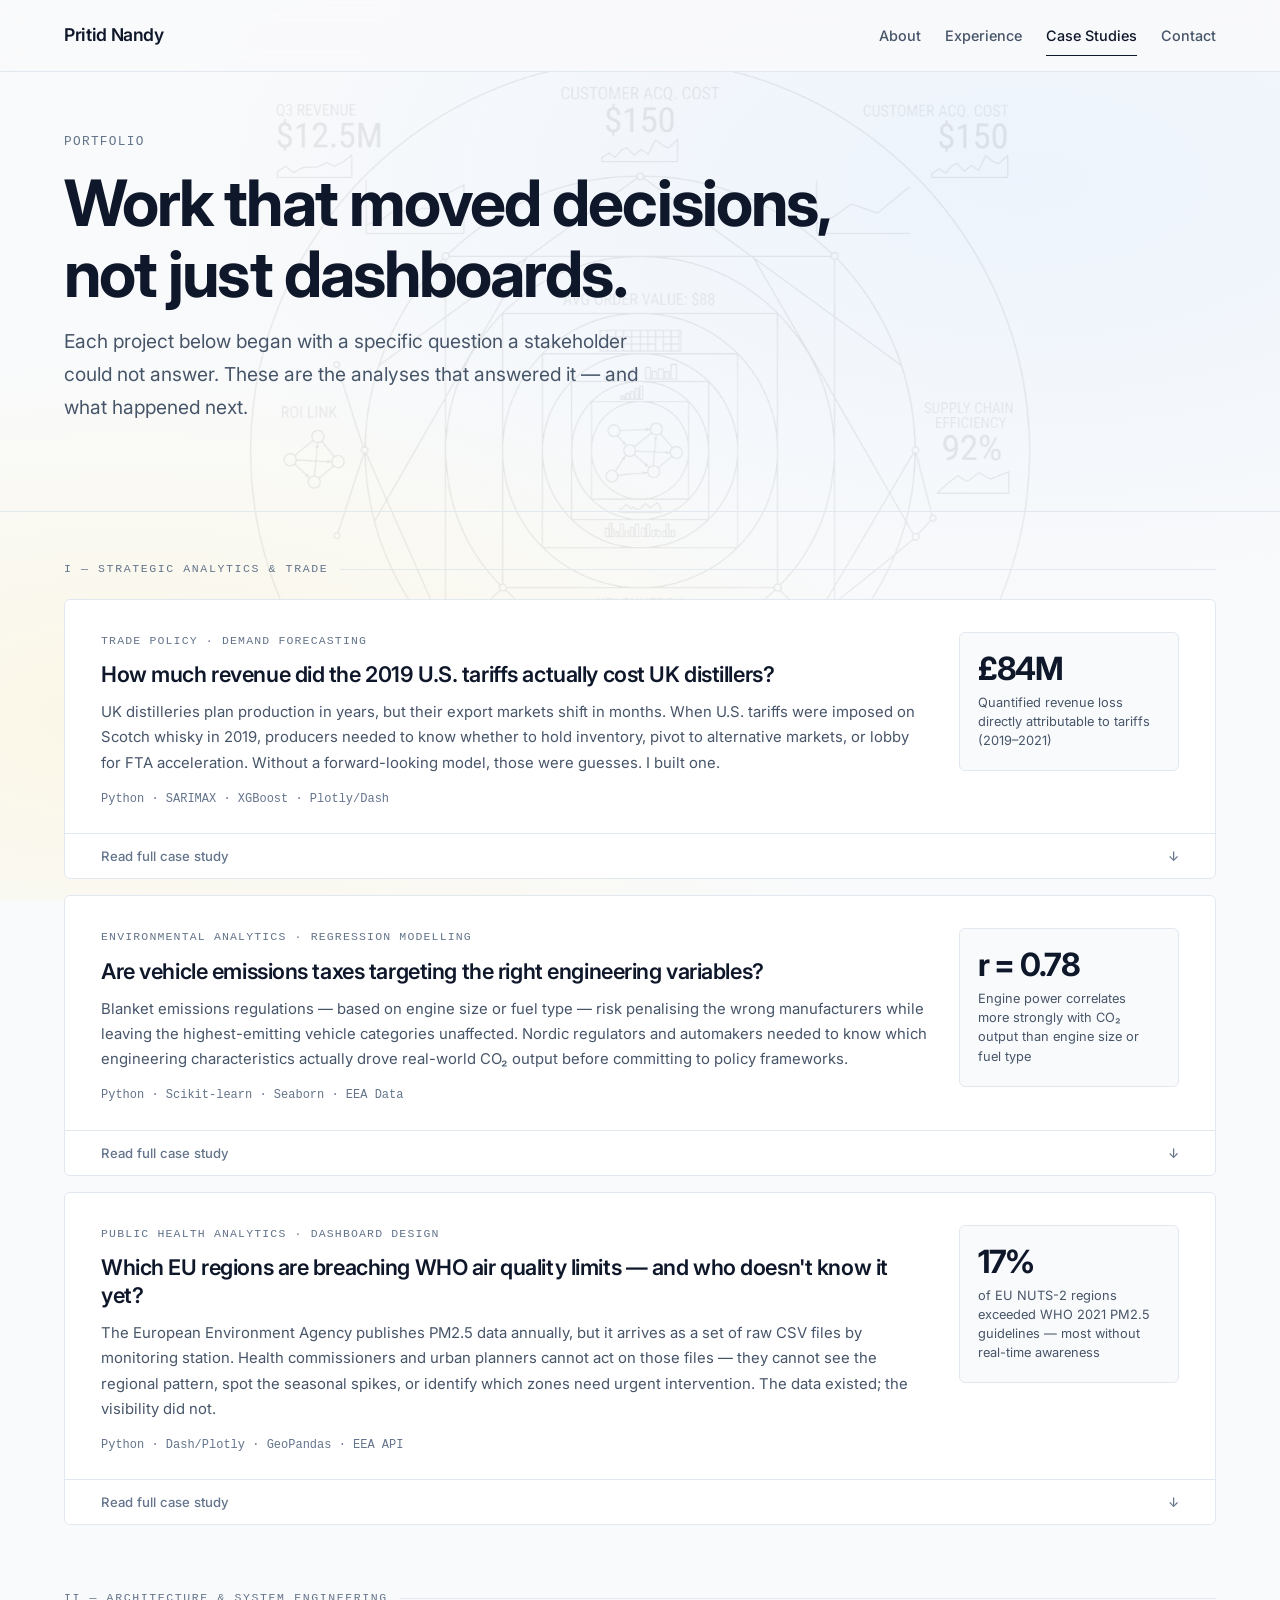
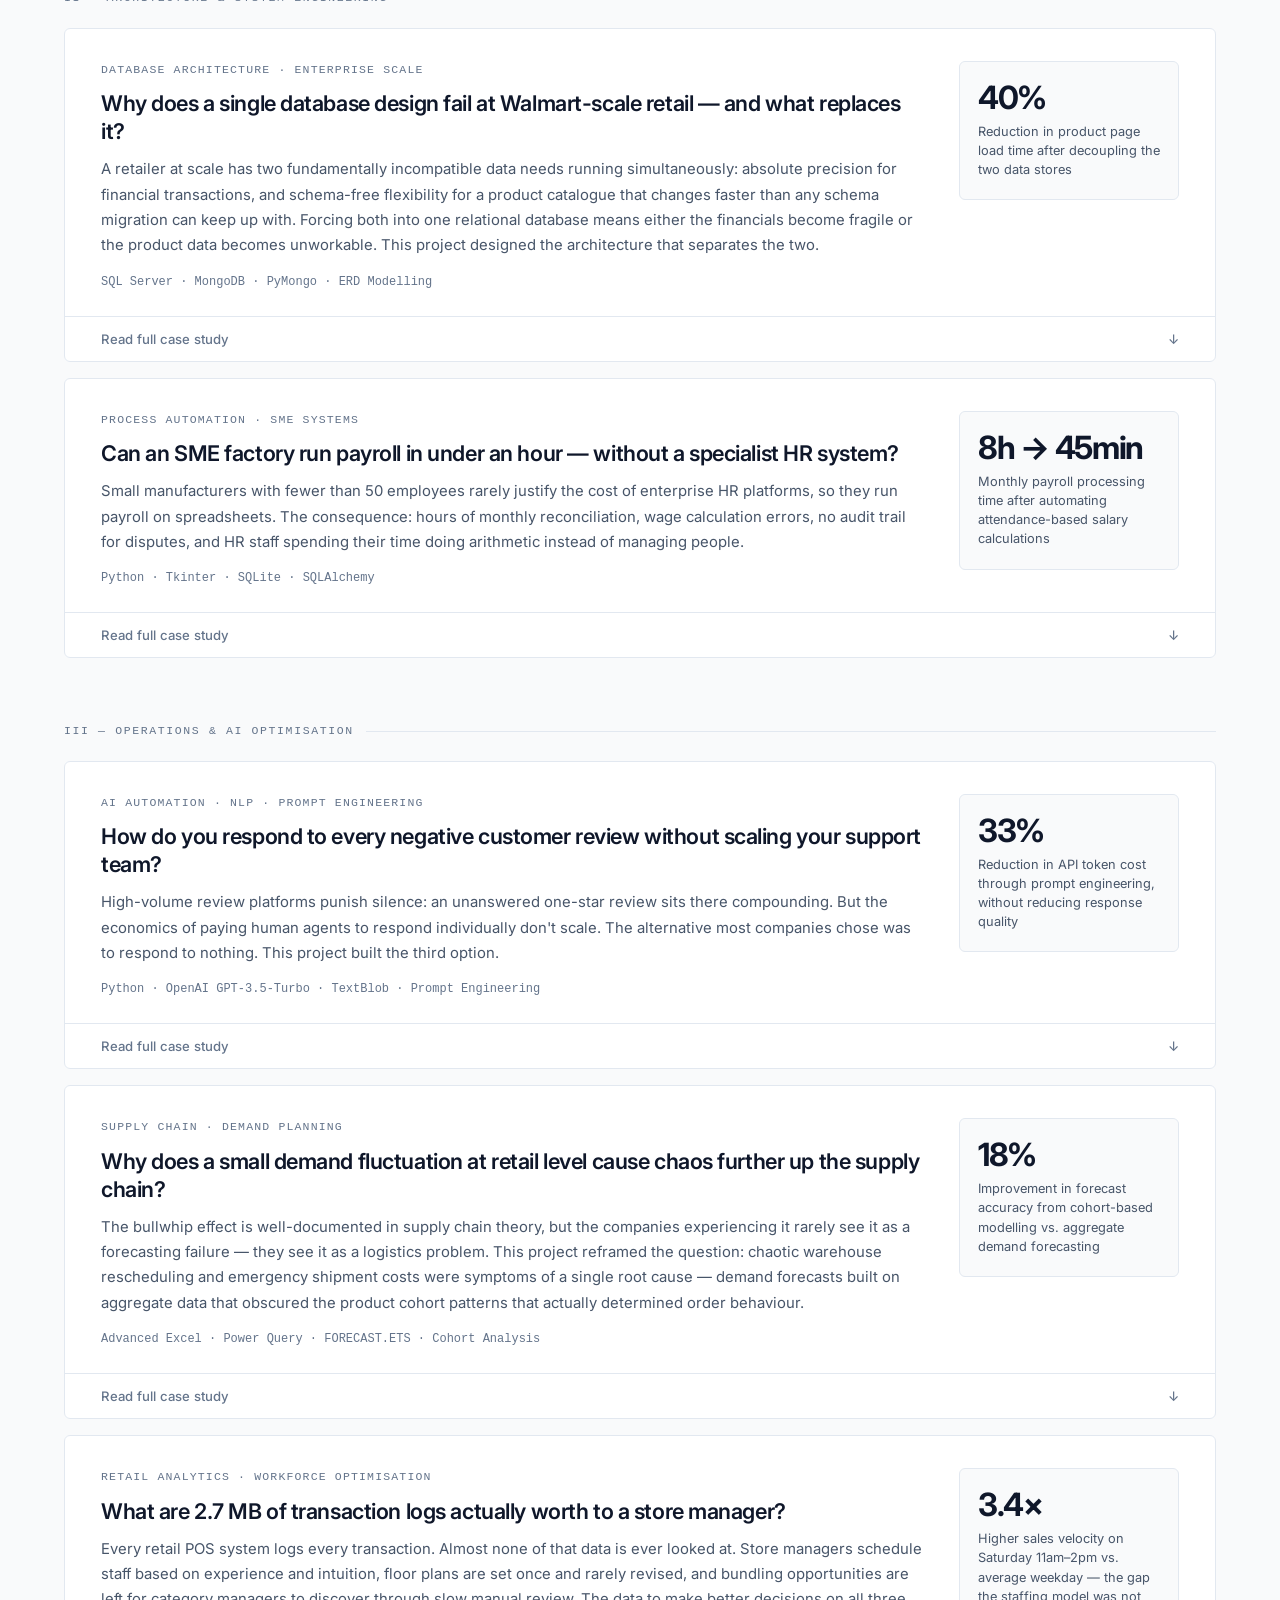
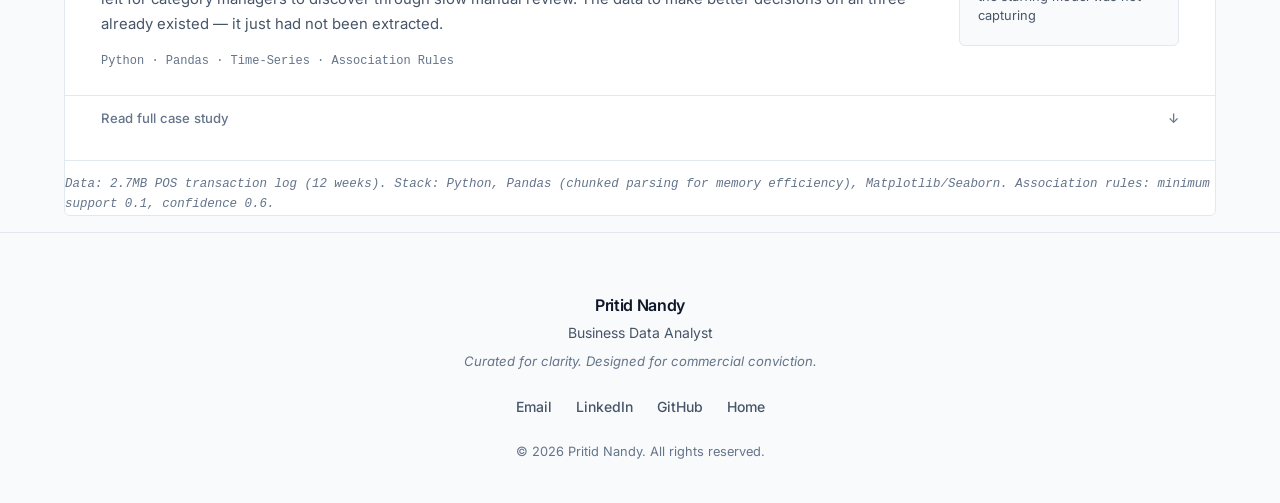
==== commit a27c7b3b: "Comment out visualization sections in case-studies.html Commented out sections related to visualizat" ====
--- a/case-studies.html
+++ b/case-studies.html
@@ -663,7 +663,7 @@
               <li>The Q1 vs. Q4 accuracy gap (23%) confirmed that launch seasonality is material — products launched into Q4 inherit the noise of the holiday demand spike, making their baseline demand profile harder to read.</li>
             </ul>
           </div>
-
+ <!--
           <div class="image-showcase">
             <h4>Visualisations</h4>
             <div class="image-grid">
@@ -683,7 +683,7 @@
               </div>
             </div>
           </div>
-
+-->
           <p class="method-note">Stack: Microsoft Excel (Power Query, FORECAST.ETS, Solver, Scenario Manager). Validation metrics: MAPE, forecast bias. Model updated weekly by procurement team using built-in data refresh.</p>
         </div>
       </article>
@@ -759,12 +759,12 @@
                   <span>Transaction density heatmap confirming the 3.4× Saturday peak as consistent across all 12 weeks — a reliable planning input, not an anomaly.</span>
                 </div>
               </div>
-              <div class="image-item">
+ <!--              <div class="image-item">
                 <img src="images/pos-basket-analysis.png" alt="Product Basket Analysis">
                 <div class="image-caption">
                   <strong>Product Basket Analysis</strong>
                   <span>Top co-purchase combinations by time window — the 68% coffee-pastry morning rate was the highest association in the dataset.</span>
-                </div>
+                </div> -->
               </div>
             </div>
           </div>
